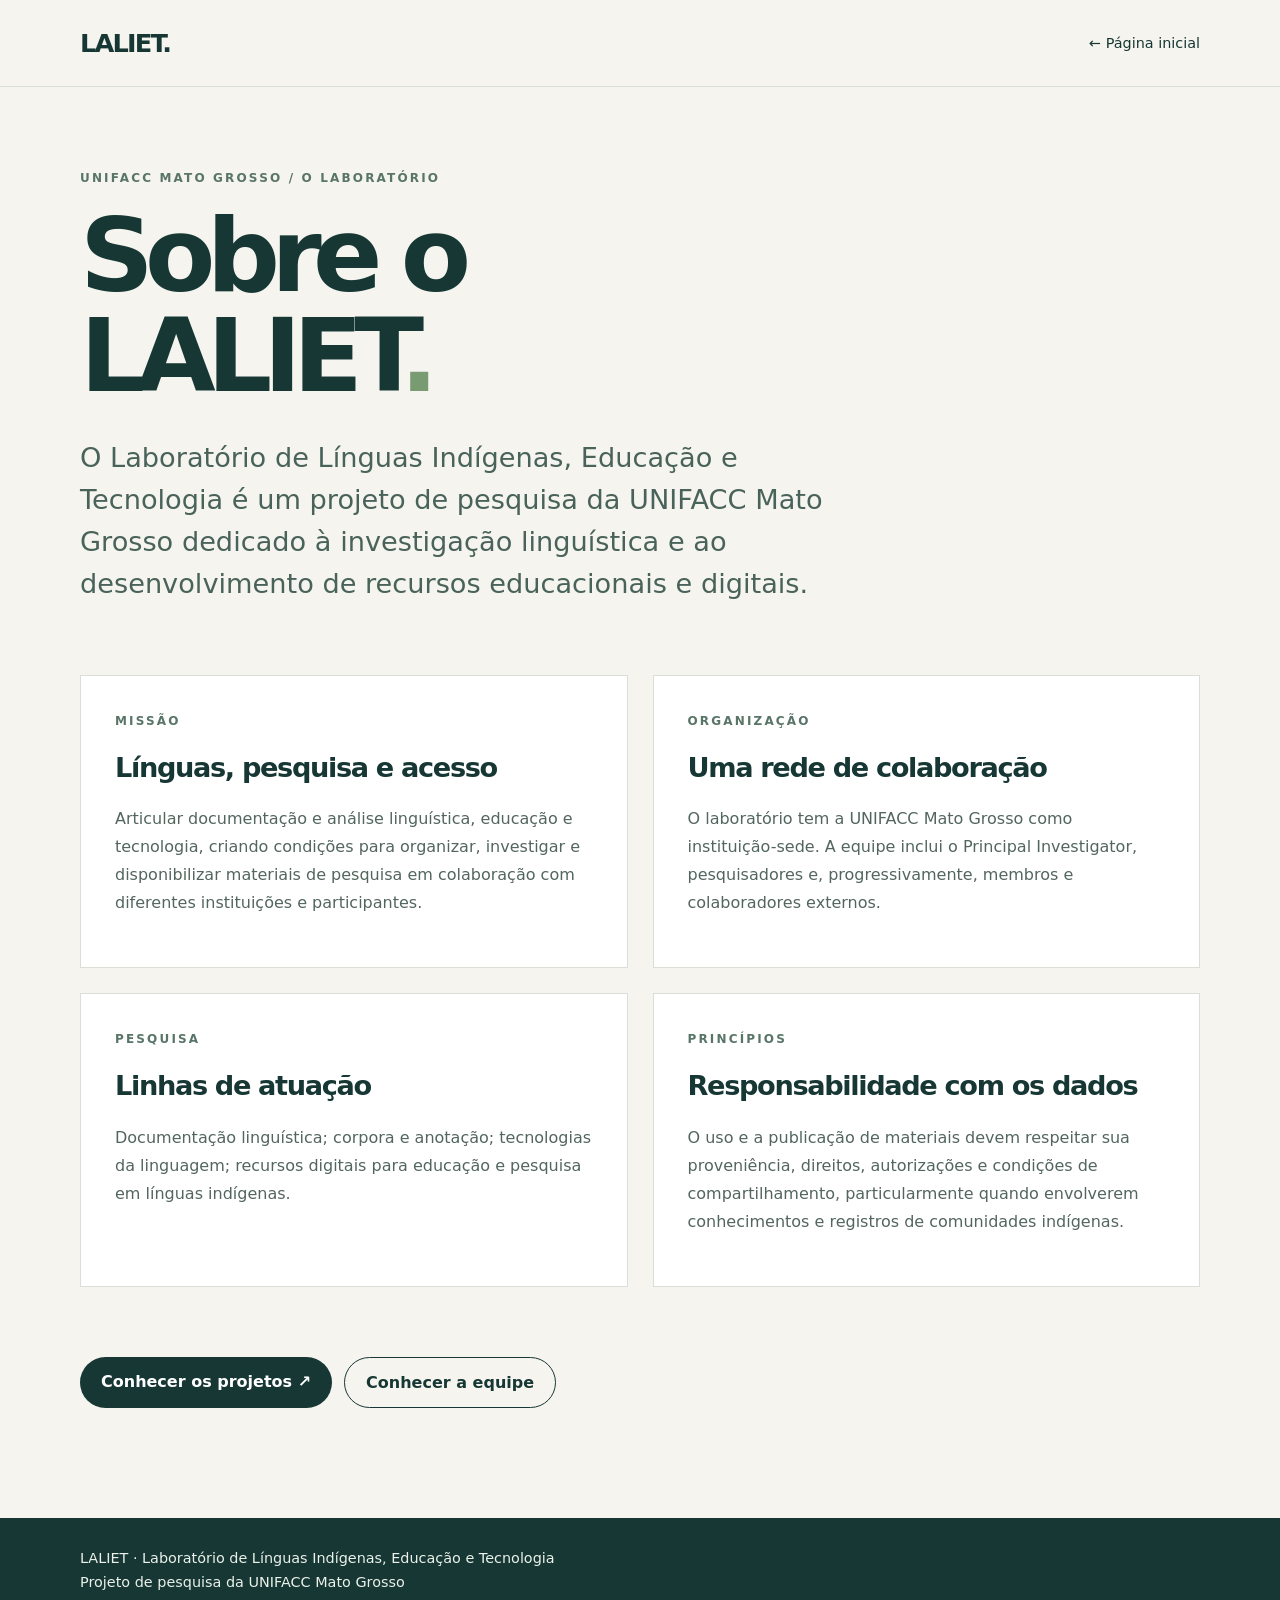
==== sobre.html @ 0ed91916 "Add institutional about page for LALIET" ====
<!doctype html><html lang="pt-BR"><head><meta charset="utf-8"><meta name="viewport" content="width=device-width,initial-scale=1"><meta name="description" content="Sobre o LALIET, laboratório de pesquisa da UNIFACC Mato Grosso"><title>Sobre — LALIET</title><link rel="stylesheet" href="assets/project.css"></head><body><header><a class="brand" href="index.html">LALIET.</a><a class="back" href="index.html">← Página inicial</a></header><main><span class="eyebrow">UNIFACC Mato Grosso / O laboratório</span><h1>Sobre o<br>LALIET<span style="color:#789b72">.</span></h1><p class="lead">O Laboratório de Línguas Indígenas, Educação e Tecnologia é um projeto de pesquisa da UNIFACC Mato Grosso dedicado à investigação linguística e ao desenvolvimento de recursos educacionais e digitais.</p><div class="grid"><section class="card"><span class="eyebrow">Missão</span><h2>Línguas, pesquisa e acesso</h2><p>Articular documentação e análise linguística, educação e tecnologia, criando condições para organizar, investigar e disponibilizar materiais de pesquisa em colaboração com diferentes instituições e participantes.</p></section><section class="card"><span class="eyebrow">Organização</span><h2>Uma rede de colaboração</h2><p>O laboratório tem a UNIFACC Mato Grosso como instituição-sede. A equipe inclui o Principal Investigator, pesquisadores e, progressivamente, membros e colaboradores externos.</p></section><section class="card"><span class="eyebrow">Pesquisa</span><h2>Linhas de atuação</h2><p>Documentação linguística; corpora e anotação; tecnologias da linguagem; recursos digitais para educação e pesquisa em línguas indígenas.</p></section><section class="card"><span class="eyebrow">Princípios</span><h2>Responsabilidade com os dados</h2><p>O uso e a publicação de materiais devem respeitar sua proveniência, direitos, autorizações e condições de compartilhamento, particularmente quando envolverem conhecimentos e registros de comunidades indígenas.</p></section></div><div class="links"><a class="button" href="index.html#projetos">Conhecer os projetos ↗</a><a class="button outline" href="index.html#pessoas">Conhecer a equipe</a></div></main><footer>LALIET · Laboratório de Línguas Indígenas, Educação e Tecnologia<br>Projeto de pesquisa da UNIFACC Mato Grosso</footer></body></html>
---- assets/project.css ----
:root{--bg:#f5f4ee;--ink:#173735;--line:#d9dfd6}*{box-sizing:border-box}body{margin:0;background:var(--bg);color:var(--ink);font-family:Inter,system-ui,sans-serif}a{color:inherit}header,main,footer{padding:28px max(24px,calc((100vw - 1120px)/2))}header{display:flex;justify-content:space-between;gap:20px;align-items:center;border-bottom:1px solid var(--line)}header a{text-decoration:none}.brand{font-weight:850;font-size:1.6rem;letter-spacing:-.07em}.back{font-size:.9rem}main{padding-top:80px;padding-bottom:110px;min-height:70vh}.eyebrow{text-transform:uppercase;font-size:.75rem;letter-spacing:.18em;font-weight:750;color:#587568}h1{font-size:clamp(3.5rem,8vw,7rem);letter-spacing:-.085em;line-height:.98;margin:20px 0 30px}.lead{font-size:clamp(1.25rem,2.2vw,1.7rem);max-width:760px;line-height:1.55;color:#49635b}.grid{display:grid;grid-template-columns:1fr 1fr;gap:25px;margin:70px 0}.card{background:white;border:1px solid var(--line);padding:34px}.card h2{font-size:1.7rem;letter-spacing:-.05em}.card p{line-height:1.75;color:#53665e}.links{display:flex;gap:12px;flex-wrap:wrap;margin-top:28px}.button{display:inline-block;padding:15px 21px;border-radius:100px;background:#173735;color:#fff;text-decoration:none;font-weight:700}.button.outline{background:transparent;border:1px solid #173735;color:#173735}footer{background:#173735;color:#eaf1e9;font-size:.9rem;line-height:1.7}@media(max-width:720px){.grid{grid-template-columns:1fr}main{padding-top:60px}}
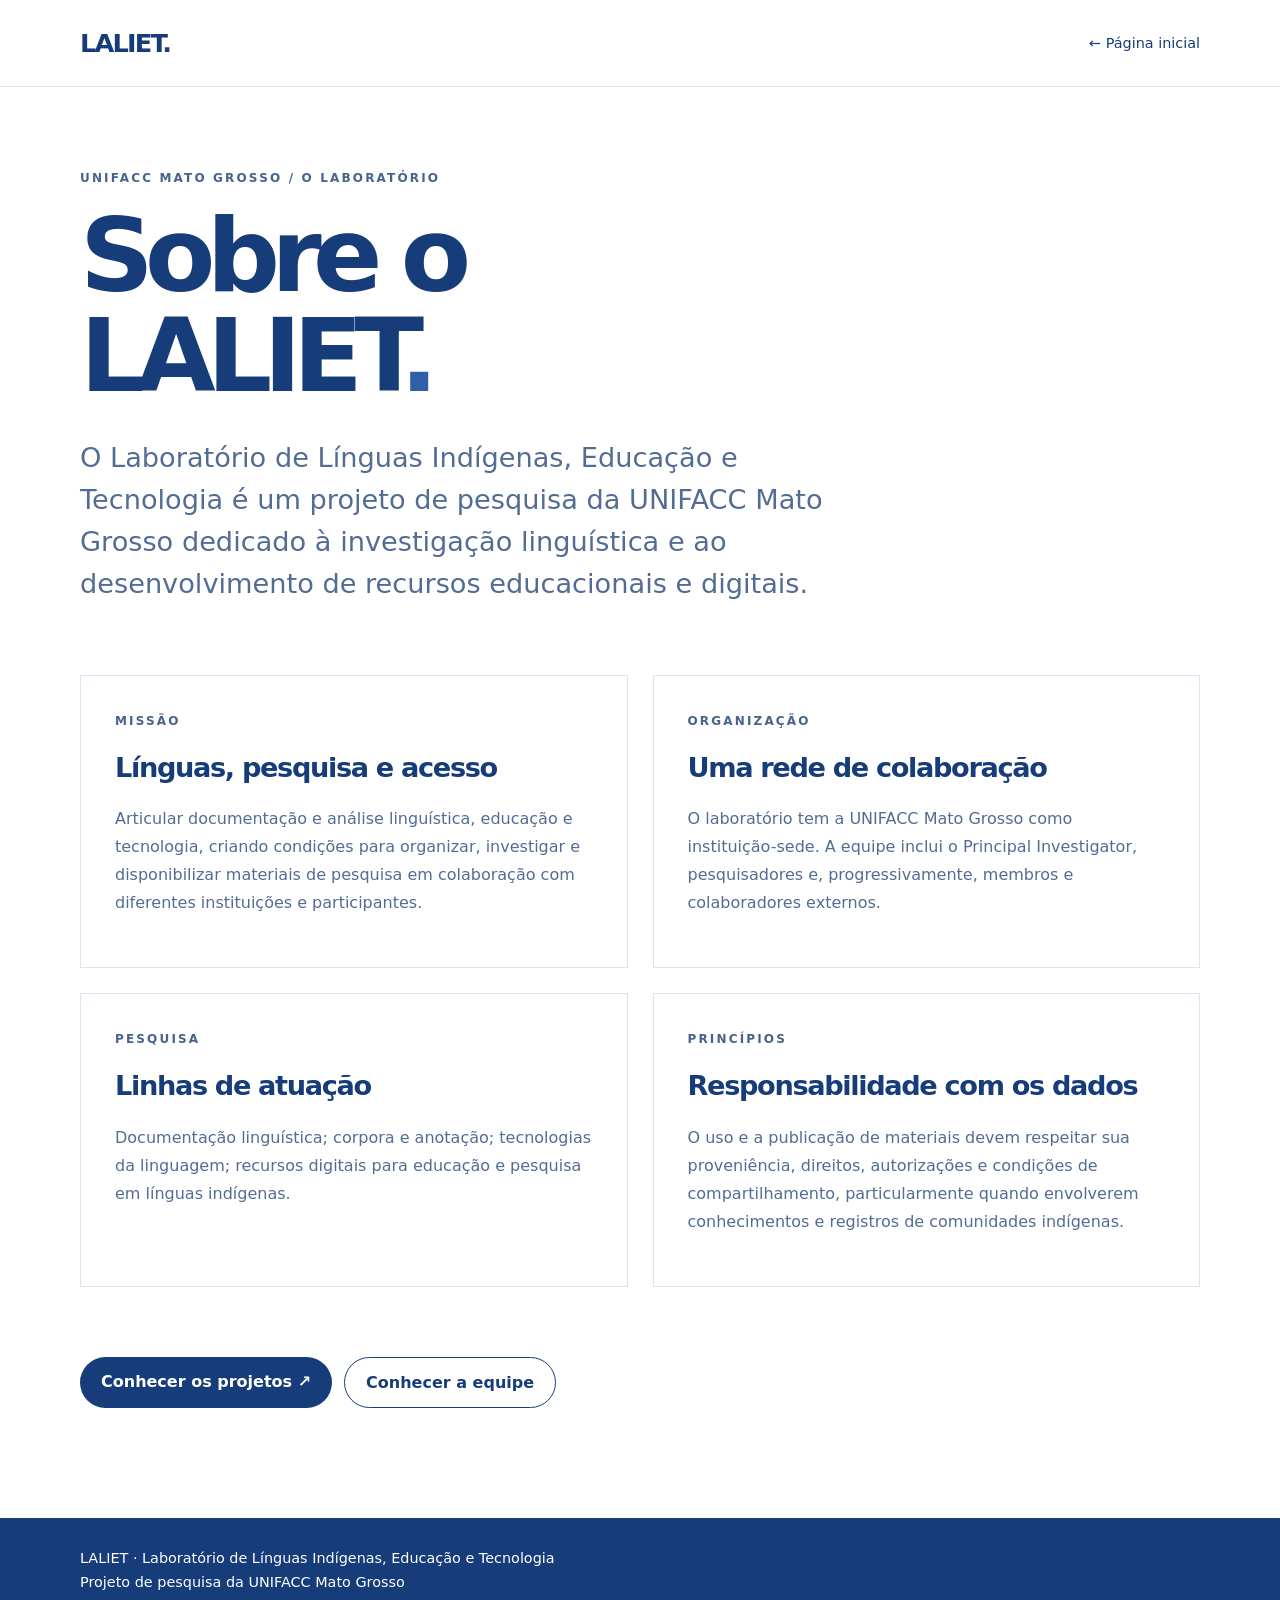
==== commit dd09f746: "Apply UNIFACC blue yellow and white visual palette" ====
--- a/sobre.html
+++ b/sobre.html
@@ -1 +1 @@
-<!doctype html><html lang="pt-BR"><head><meta charset="utf-8"><meta name="viewport" content="width=device-width,initial-scale=1"><meta name="description" content="Sobre o LALIET, laboratório de pesquisa da UNIFACC Mato Grosso"><title>Sobre — LALIET</title><link rel="stylesheet" href="assets/project.css"></head><body><header><a class="brand" href="index.html">LALIET.</a><a class="back" href="index.html">← Página inicial</a></header><main><span class="eyebrow">UNIFACC Mato Grosso / O laboratório</span><h1>Sobre o<br>LALIET<span style="color:#789b72">.</span></h1><p class="lead">O Laboratório de Línguas Indígenas, Educação e Tecnologia é um projeto de pesquisa da UNIFACC Mato Grosso dedicado à investigação linguística e ao desenvolvimento de recursos educacionais e digitais.</p><div class="grid"><section class="card"><span class="eyebrow">Missão</span><h2>Línguas, pesquisa e acesso</h2><p>Articular documentação e análise linguística, educação e tecnologia, criando condições para organizar, investigar e disponibilizar materiais de pesquisa em colaboração com diferentes instituições e participantes.</p></section><section class="card"><span class="eyebrow">Organização</span><h2>Uma rede de colaboração</h2><p>O laboratório tem a UNIFACC Mato Grosso como instituição-sede. A equipe inclui o Principal Investigator, pesquisadores e, progressivamente, membros e colaboradores externos.</p></section><section class="card"><span class="eyebrow">Pesquisa</span><h2>Linhas de atuação</h2><p>Documentação linguística; corpora e anotação; tecnologias da linguagem; recursos digitais para educação e pesquisa em línguas indígenas.</p></section><section class="card"><span class="eyebrow">Princípios</span><h2>Responsabilidade com os dados</h2><p>O uso e a publicação de materiais devem respeitar sua proveniência, direitos, autorizações e condições de compartilhamento, particularmente quando envolverem conhecimentos e registros de comunidades indígenas.</p></section></div><div class="links"><a class="button" href="index.html#projetos">Conhecer os projetos ↗</a><a class="button outline" href="index.html#pessoas">Conhecer a equipe</a></div></main><footer>LALIET · Laboratório de Línguas Indígenas, Educação e Tecnologia<br>Projeto de pesquisa da UNIFACC Mato Grosso</footer></body></html>+<!doctype html><html lang="pt-BR"><head><meta charset="utf-8"><meta name="viewport" content="width=device-width,initial-scale=1"><meta name="description" content="Sobre o LALIET, laboratório de pesquisa da UNIFACC Mato Grosso"><title>Sobre — LALIET</title><link rel="stylesheet" href="assets/project.css"></head><body><header><a class="brand" href="index.html">LALIET.</a><a class="back" href="index.html">← Página inicial</a></header><main><span class="eyebrow">UNIFACC Mato Grosso / O laboratório</span><h1>Sobre o<br>LALIET<span style="color:#2f5fa7">.</span></h1><p class="lead">O Laboratório de Línguas Indígenas, Educação e Tecnologia é um projeto de pesquisa da UNIFACC Mato Grosso dedicado à investigação linguística e ao desenvolvimento de recursos educacionais e digitais.</p><div class="grid"><section class="card"><span class="eyebrow">Missão</span><h2>Línguas, pesquisa e acesso</h2><p>Articular documentação e análise linguística, educação e tecnologia, criando condições para organizar, investigar e disponibilizar materiais de pesquisa em colaboração com diferentes instituições e participantes.</p></section><section class="card"><span class="eyebrow">Organização</span><h2>Uma rede de colaboração</h2><p>O laboratório tem a UNIFACC Mato Grosso como instituição-sede. A equipe inclui o Principal Investigator, pesquisadores e, progressivamente, membros e colaboradores externos.</p></section><section class="card"><span class="eyebrow">Pesquisa</span><h2>Linhas de atuação</h2><p>Documentação linguística; corpora e anotação; tecnologias da linguagem; recursos digitais para educação e pesquisa em línguas indígenas.</p></section><section class="card"><span class="eyebrow">Princípios</span><h2>Responsabilidade com os dados</h2><p>O uso e a publicação de materiais devem respeitar sua proveniência, direitos, autorizações e condições de compartilhamento, particularmente quando envolverem conhecimentos e registros de comunidades indígenas.</p></section></div><div class="links"><a class="button" href="index.html#projetos">Conhecer os projetos ↗</a><a class="button outline" href="index.html#pessoas">Conhecer a equipe</a></div></main><footer>LALIET · Laboratório de Línguas Indígenas, Educação e Tecnologia<br>Projeto de pesquisa da UNIFACC Mato Grosso</footer></body></html>
--- a/assets/project.css
+++ b/assets/project.css
@@ -1 +1 @@
-:root{--bg:#f5f4ee;--ink:#173735;--line:#d9dfd6}*{box-sizing:border-box}body{margin:0;background:var(--bg);color:var(--ink);font-family:Inter,system-ui,sans-serif}a{color:inherit}header,main,footer{padding:28px max(24px,calc((100vw - 1120px)/2))}header{display:flex;justify-content:space-between;gap:20px;align-items:center;border-bottom:1px solid var(--line)}header a{text-decoration:none}.brand{font-weight:850;font-size:1.6rem;letter-spacing:-.07em}.back{font-size:.9rem}main{padding-top:80px;padding-bottom:110px;min-height:70vh}.eyebrow{text-transform:uppercase;font-size:.75rem;letter-spacing:.18em;font-weight:750;color:#587568}h1{font-size:clamp(3.5rem,8vw,7rem);letter-spacing:-.085em;line-height:.98;margin:20px 0 30px}.lead{font-size:clamp(1.25rem,2.2vw,1.7rem);max-width:760px;line-height:1.55;color:#49635b}.grid{display:grid;grid-template-columns:1fr 1fr;gap:25px;margin:70px 0}.card{background:white;border:1px solid var(--line);padding:34px}.card h2{font-size:1.7rem;letter-spacing:-.05em}.card p{line-height:1.75;color:#53665e}.links{display:flex;gap:12px;flex-wrap:wrap;margin-top:28px}.button{display:inline-block;padding:15px 21px;border-radius:100px;background:#173735;color:#fff;text-decoration:none;font-weight:700}.button.outline{background:transparent;border:1px solid #173735;color:#173735}footer{background:#173735;color:#eaf1e9;font-size:.9rem;line-height:1.7}@media(max-width:720px){.grid{grid-template-columns:1fr}main{padding-top:60px}}+:root{--bg:#ffffff;--ink:#173c7a;--line:#dbe4f4}*{box-sizing:border-box}body{margin:0;background:var(--bg);color:var(--ink);font-family:Inter,system-ui,sans-serif}a{color:inherit}header,main,footer{padding:28px max(24px,calc((100vw - 1120px)/2))}header{display:flex;justify-content:space-between;gap:20px;align-items:center;border-bottom:1px solid var(--line)}header a{text-decoration:none}.brand{font-weight:850;font-size:1.6rem;letter-spacing:-.07em}.back{font-size:.9rem}main{padding-top:80px;padding-bottom:110px;min-height:70vh}.eyebrow{text-transform:uppercase;font-size:.75rem;letter-spacing:.18em;font-weight:750;color:#47628b}h1{font-size:clamp(3.5rem,8vw,7rem);letter-spacing:-.085em;line-height:.98;margin:20px 0 30px}.lead{font-size:clamp(1.25rem,2.2vw,1.7rem);max-width:760px;line-height:1.55;color:#536c94}.grid{display:grid;grid-template-columns:1fr 1fr;gap:25px;margin:70px 0}.card{background:white;border:1px solid var(--line);padding:34px}.card h2{font-size:1.7rem;letter-spacing:-.05em}.card p{line-height:1.75;color:#536c94}.links{display:flex;gap:12px;flex-wrap:wrap;margin-top:28px}.button{display:inline-block;padding:15px 21px;border-radius:100px;background:#173c7a;color:#fff;text-decoration:none;font-weight:700}.button.outline{background:transparent;border:1px solid #173c7a;color:#173c7a}footer{background:#173c7a;color:#ffffff;font-size:.9rem;line-height:1.7}@media(max-width:720px){.grid{grid-template-columns:1fr}main{padding-top:60px}}
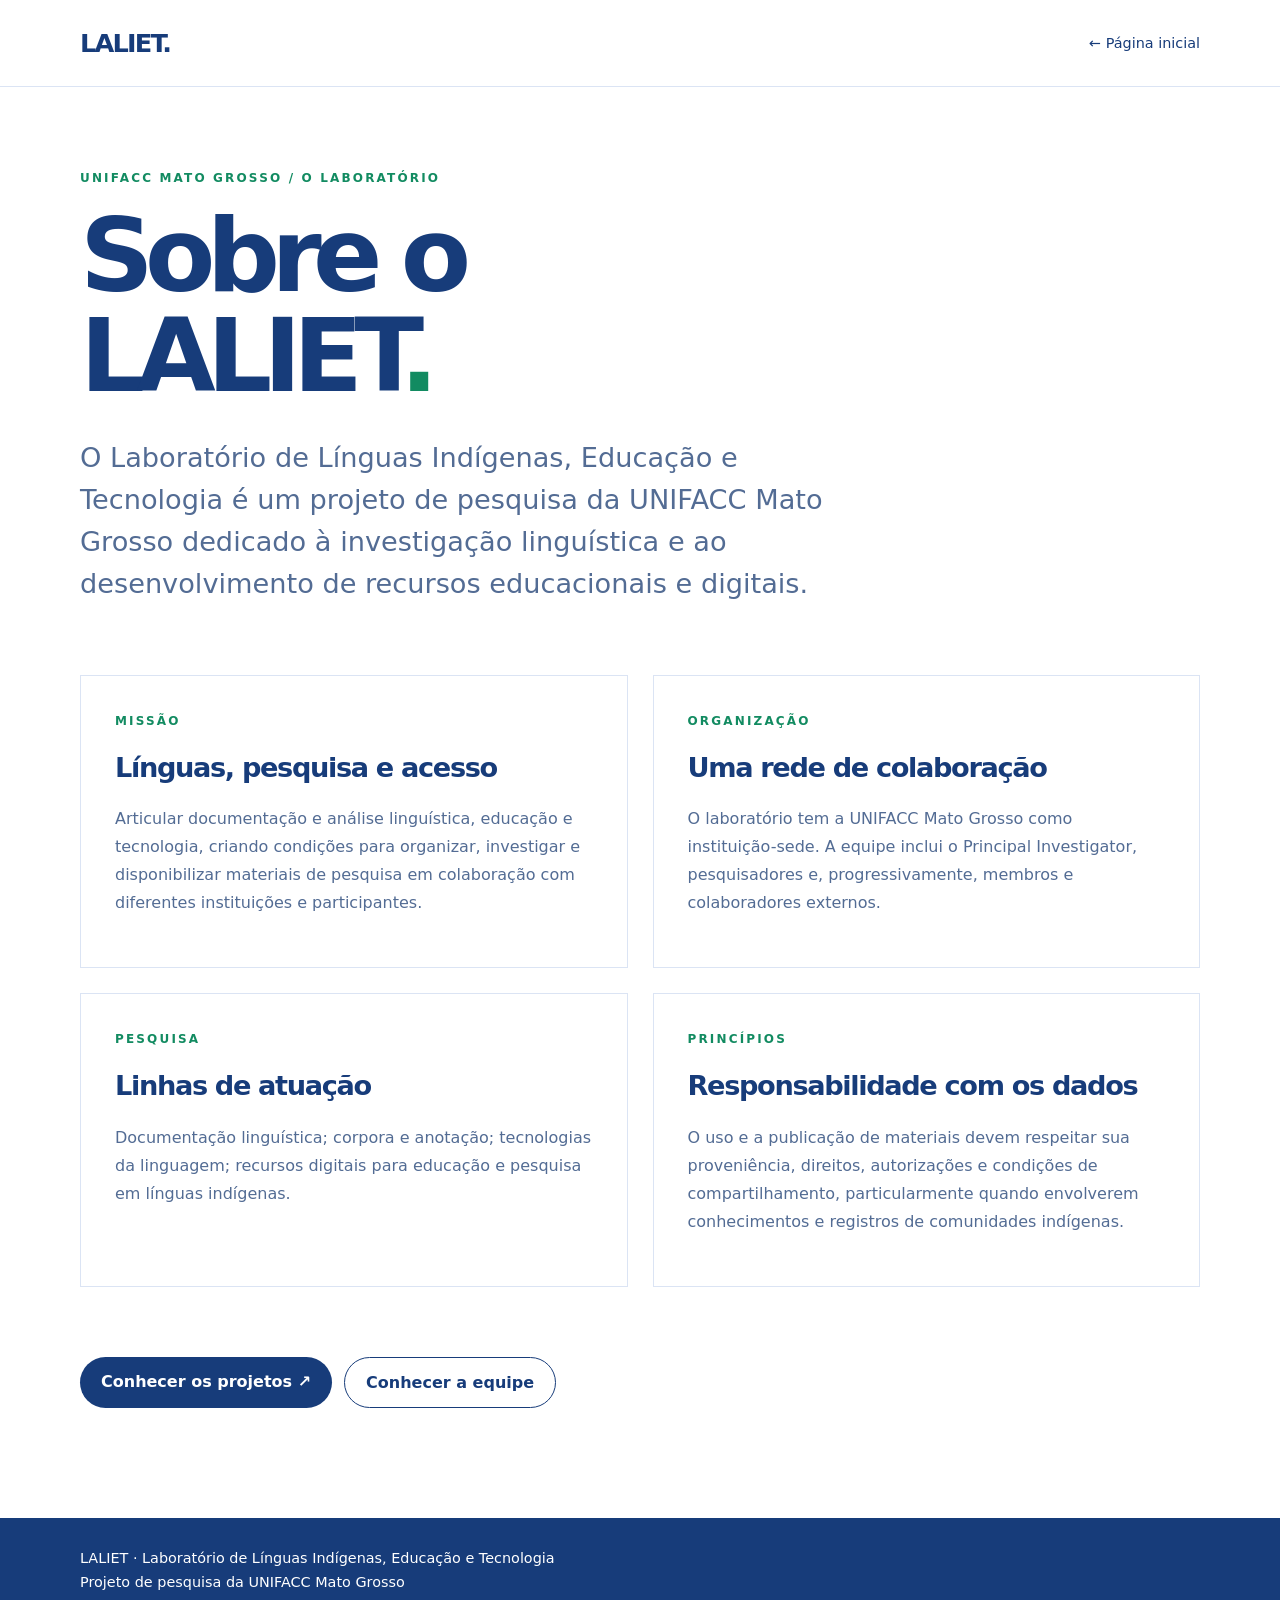
==== commit b4f2ace3: "Introduce UNIFACC green accents while retaining blue yellow white palette" ====
--- a/sobre.html
+++ b/sobre.html
@@ -1 +1 @@
-<!doctype html><html lang="pt-BR"><head><meta charset="utf-8"><meta name="viewport" content="width=device-width,initial-scale=1"><meta name="description" content="Sobre o LALIET, laboratório de pesquisa da UNIFACC Mato Grosso"><title>Sobre — LALIET</title><link rel="stylesheet" href="assets/project.css"></head><body><header><a class="brand" href="index.html">LALIET.</a><a class="back" href="index.html">← Página inicial</a></header><main><span class="eyebrow">UNIFACC Mato Grosso / O laboratório</span><h1>Sobre o<br>LALIET<span style="color:#2f5fa7">.</span></h1><p class="lead">O Laboratório de Línguas Indígenas, Educação e Tecnologia é um projeto de pesquisa da UNIFACC Mato Grosso dedicado à investigação linguística e ao desenvolvimento de recursos educacionais e digitais.</p><div class="grid"><section class="card"><span class="eyebrow">Missão</span><h2>Línguas, pesquisa e acesso</h2><p>Articular documentação e análise linguística, educação e tecnologia, criando condições para organizar, investigar e disponibilizar materiais de pesquisa em colaboração com diferentes instituições e participantes.</p></section><section class="card"><span class="eyebrow">Organização</span><h2>Uma rede de colaboração</h2><p>O laboratório tem a UNIFACC Mato Grosso como instituição-sede. A equipe inclui o Principal Investigator, pesquisadores e, progressivamente, membros e colaboradores externos.</p></section><section class="card"><span class="eyebrow">Pesquisa</span><h2>Linhas de atuação</h2><p>Documentação linguística; corpora e anotação; tecnologias da linguagem; recursos digitais para educação e pesquisa em línguas indígenas.</p></section><section class="card"><span class="eyebrow">Princípios</span><h2>Responsabilidade com os dados</h2><p>O uso e a publicação de materiais devem respeitar sua proveniência, direitos, autorizações e condições de compartilhamento, particularmente quando envolverem conhecimentos e registros de comunidades indígenas.</p></section></div><div class="links"><a class="button" href="index.html#projetos">Conhecer os projetos ↗</a><a class="button outline" href="index.html#pessoas">Conhecer a equipe</a></div></main><footer>LALIET · Laboratório de Línguas Indígenas, Educação e Tecnologia<br>Projeto de pesquisa da UNIFACC Mato Grosso</footer></body></html>+<!doctype html><html lang="pt-BR"><head><meta charset="utf-8"><meta name="viewport" content="width=device-width,initial-scale=1"><meta name="description" content="Sobre o LALIET, laboratório de pesquisa da UNIFACC Mato Grosso"><title>Sobre — LALIET</title><link rel="stylesheet" href="assets/project.css"></head><body><header><a class="brand" href="index.html">LALIET.</a><a class="back" href="index.html">← Página inicial</a></header><main><span class="eyebrow">UNIFACC Mato Grosso / O laboratório</span><h1>Sobre o<br>LALIET<span style="color:#128b61">.</span></h1><p class="lead">O Laboratório de Línguas Indígenas, Educação e Tecnologia é um projeto de pesquisa da UNIFACC Mato Grosso dedicado à investigação linguística e ao desenvolvimento de recursos educacionais e digitais.</p><div class="grid"><section class="card"><span class="eyebrow">Missão</span><h2>Línguas, pesquisa e acesso</h2><p>Articular documentação e análise linguística, educação e tecnologia, criando condições para organizar, investigar e disponibilizar materiais de pesquisa em colaboração com diferentes instituições e participantes.</p></section><section class="card"><span class="eyebrow">Organização</span><h2>Uma rede de colaboração</h2><p>O laboratório tem a UNIFACC Mato Grosso como instituição-sede. A equipe inclui o Principal Investigator, pesquisadores e, progressivamente, membros e colaboradores externos.</p></section><section class="card"><span class="eyebrow">Pesquisa</span><h2>Linhas de atuação</h2><p>Documentação linguística; corpora e anotação; tecnologias da linguagem; recursos digitais para educação e pesquisa em línguas indígenas.</p></section><section class="card"><span class="eyebrow">Princípios</span><h2>Responsabilidade com os dados</h2><p>O uso e a publicação de materiais devem respeitar sua proveniência, direitos, autorizações e condições de compartilhamento, particularmente quando envolverem conhecimentos e registros de comunidades indígenas.</p></section></div><div class="links"><a class="button" href="index.html#projetos">Conhecer os projetos ↗</a><a class="button outline" href="index.html#pessoas">Conhecer a equipe</a></div></main><footer>LALIET · Laboratório de Línguas Indígenas, Educação e Tecnologia<br>Projeto de pesquisa da UNIFACC Mato Grosso</footer></body></html>
--- a/assets/project.css
+++ b/assets/project.css
@@ -1 +1 @@
-:root{--bg:#ffffff;--ink:#173c7a;--line:#dbe4f4}*{box-sizing:border-box}body{margin:0;background:var(--bg);color:var(--ink);font-family:Inter,system-ui,sans-serif}a{color:inherit}header,main,footer{padding:28px max(24px,calc((100vw - 1120px)/2))}header{display:flex;justify-content:space-between;gap:20px;align-items:center;border-bottom:1px solid var(--line)}header a{text-decoration:none}.brand{font-weight:850;font-size:1.6rem;letter-spacing:-.07em}.back{font-size:.9rem}main{padding-top:80px;padding-bottom:110px;min-height:70vh}.eyebrow{text-transform:uppercase;font-size:.75rem;letter-spacing:.18em;font-weight:750;color:#47628b}h1{font-size:clamp(3.5rem,8vw,7rem);letter-spacing:-.085em;line-height:.98;margin:20px 0 30px}.lead{font-size:clamp(1.25rem,2.2vw,1.7rem);max-width:760px;line-height:1.55;color:#536c94}.grid{display:grid;grid-template-columns:1fr 1fr;gap:25px;margin:70px 0}.card{background:white;border:1px solid var(--line);padding:34px}.card h2{font-size:1.7rem;letter-spacing:-.05em}.card p{line-height:1.75;color:#536c94}.links{display:flex;gap:12px;flex-wrap:wrap;margin-top:28px}.button{display:inline-block;padding:15px 21px;border-radius:100px;background:#173c7a;color:#fff;text-decoration:none;font-weight:700}.button.outline{background:transparent;border:1px solid #173c7a;color:#173c7a}footer{background:#173c7a;color:#ffffff;font-size:.9rem;line-height:1.7}@media(max-width:720px){.grid{grid-template-columns:1fr}main{padding-top:60px}}+:root{--bg:#ffffff;--ink:#173c7a;--line:#dbe4f4}*{box-sizing:border-box}body{margin:0;background:var(--bg);color:var(--ink);font-family:Inter,system-ui,sans-serif}a{color:inherit}header,main,footer{padding:28px max(24px,calc((100vw - 1120px)/2))}header{display:flex;justify-content:space-between;gap:20px;align-items:center;border-bottom:1px solid var(--line)}header a{text-decoration:none}.brand{font-weight:850;font-size:1.6rem;letter-spacing:-.07em}.back{font-size:.9rem}main{padding-top:80px;padding-bottom:110px;min-height:70vh}.eyebrow{text-transform:uppercase;font-size:.75rem;letter-spacing:.18em;font-weight:750;color:#128b61}h1{font-size:clamp(3.5rem,8vw,7rem);letter-spacing:-.085em;line-height:.98;margin:20px 0 30px}.lead{font-size:clamp(1.25rem,2.2vw,1.7rem);max-width:760px;line-height:1.55;color:#536c94}.grid{display:grid;grid-template-columns:1fr 1fr;gap:25px;margin:70px 0}.card{border-top:4px solid #128b61;background:white;border:1px solid var(--line);padding:34px}.card h2{font-size:1.7rem;letter-spacing:-.05em}.card p{line-height:1.75;color:#536c94}.links{display:flex;gap:12px;flex-wrap:wrap;margin-top:28px}.button{display:inline-block;padding:15px 21px;border-radius:100px;background:#173c7a;color:#fff;text-decoration:none;font-weight:700}.button.outline{background:transparent;border:1px solid #173c7a;color:#173c7a}footer{background:#173c7a;color:#ffffff;font-size:.9rem;line-height:1.7}@media(max-width:720px){.grid{grid-template-columns:1fr}main{padding-top:60px}}
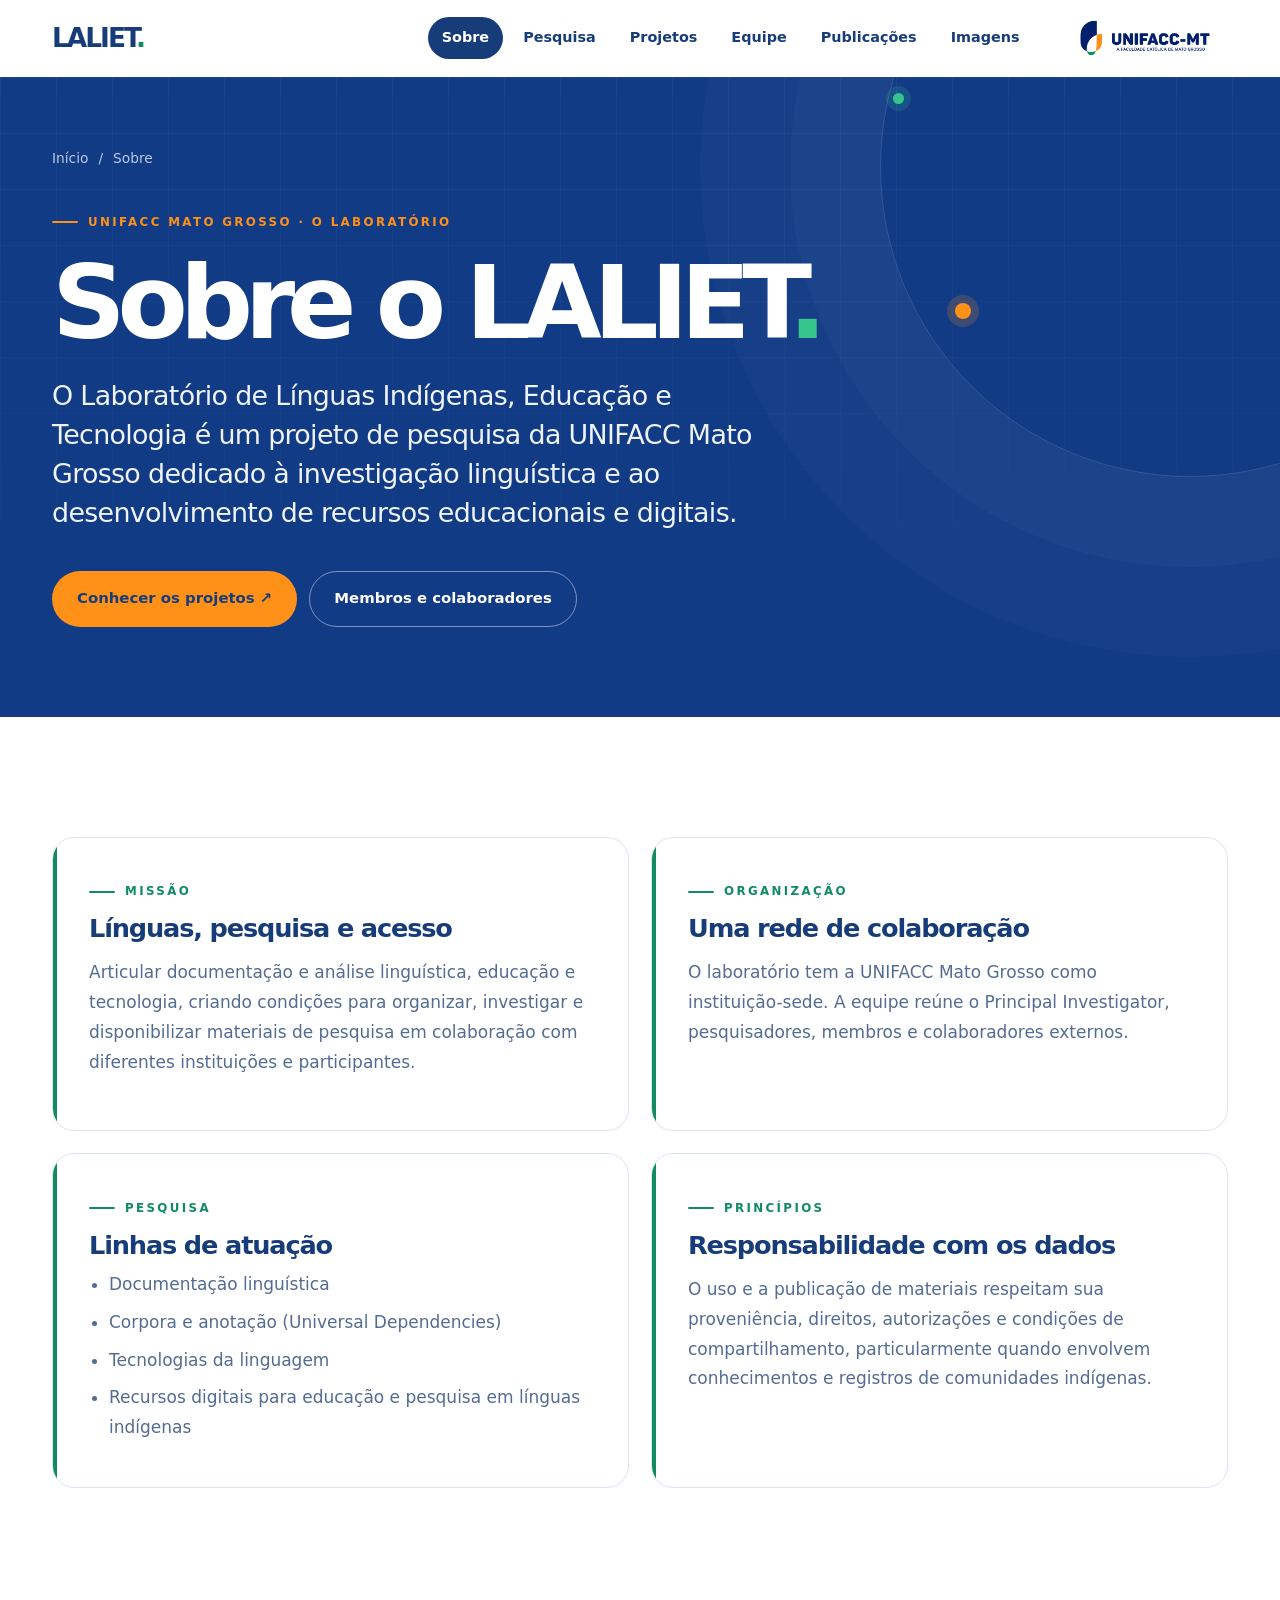
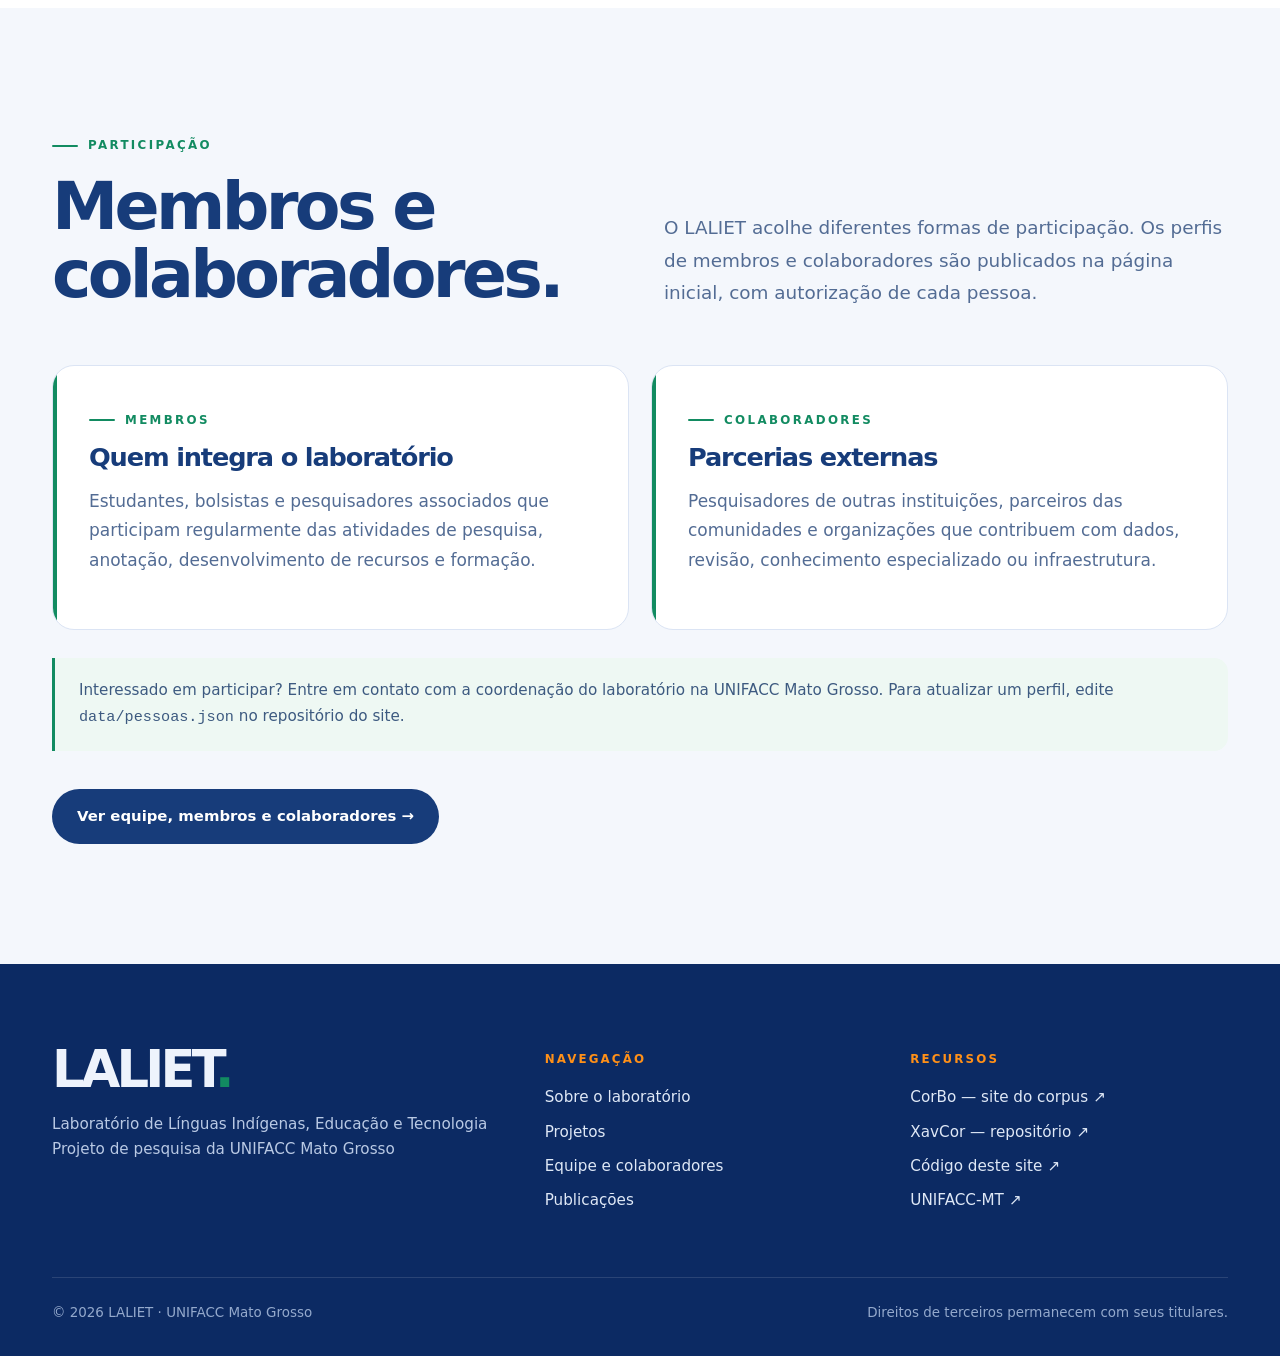
==== commit ceed4f59: "Redesenho do site, CorBo v0.10.0 e seção de membros e colaboradores - Novo visual mantendo a paleta " ====
--- a/sobre.html
+++ b/sobre.html
@@ -1 +1,63 @@
-<!doctype html><html lang="pt-BR"><head><meta charset="utf-8"><meta name="viewport" content="width=device-width,initial-scale=1"><meta name="description" content="Sobre o LALIET, laboratório de pesquisa da UNIFACC Mato Grosso"><title>Sobre — LALIET</title><link rel="stylesheet" href="assets/project.css"></head><body><header><a class="brand" href="index.html">LALIET.</a><a class="back" href="index.html">← Página inicial</a></header><main><span class="eyebrow">UNIFACC Mato Grosso / O laboratório</span><h1>Sobre o<br>LALIET<span style="color:#128b61">.</span></h1><p class="lead">O Laboratório de Línguas Indígenas, Educação e Tecnologia é um projeto de pesquisa da UNIFACC Mato Grosso dedicado à investigação linguística e ao desenvolvimento de recursos educacionais e digitais.</p><div class="grid"><section class="card"><span class="eyebrow">Missão</span><h2>Línguas, pesquisa e acesso</h2><p>Articular documentação e análise linguística, educação e tecnologia, criando condições para organizar, investigar e disponibilizar materiais de pesquisa em colaboração com diferentes instituições e participantes.</p></section><section class="card"><span class="eyebrow">Organização</span><h2>Uma rede de colaboração</h2><p>O laboratório tem a UNIFACC Mato Grosso como instituição-sede. A equipe inclui o Principal Investigator, pesquisadores e, progressivamente, membros e colaboradores externos.</p></section><section class="card"><span class="eyebrow">Pesquisa</span><h2>Linhas de atuação</h2><p>Documentação linguística; corpora e anotação; tecnologias da linguagem; recursos digitais para educação e pesquisa em línguas indígenas.</p></section><section class="card"><span class="eyebrow">Princípios</span><h2>Responsabilidade com os dados</h2><p>O uso e a publicação de materiais devem respeitar sua proveniência, direitos, autorizações e condições de compartilhamento, particularmente quando envolverem conhecimentos e registros de comunidades indígenas.</p></section></div><div class="links"><a class="button" href="index.html#projetos">Conhecer os projetos ↗</a><a class="button outline" href="index.html#pessoas">Conhecer a equipe</a></div></main><footer>LALIET · Laboratório de Línguas Indígenas, Educação e Tecnologia<br>Projeto de pesquisa da UNIFACC Mato Grosso</footer></body></html>+<!doctype html>
+<html lang="pt-BR" class="no-js">
+<head>
+<meta charset="utf-8">
+<meta name="viewport" content="width=device-width,initial-scale=1">
+<meta name="theme-color" content="#123b86">
+<title>Sobre — LALIET</title>
+<meta name="description" content="Sobre o LALIET, Laboratório de Línguas Indígenas, Educação e Tecnologia da UNIFACC Mato Grosso.">
+<link rel="icon" href="data:image/svg+xml,%3Csvg xmlns='http://www.w3.org/2000/svg' viewBox='0 0 64 64'%3E%3Crect width='64' height='64' rx='16' fill='%23123b86'/%3E%3Ctext x='13' y='46' font-family='Arial' font-weight='900' font-size='38' fill='%23fff'%3EL%3C/text%3E%3Ccircle cx='46' cy='42' r='6' fill='%2335c48b'/%3E%3C/svg%3E">
+<link rel="stylesheet" href="assets/site.css">
+<script src="assets/site.js" defer></script>
+</head>
+<body>
+<a class="skip" href="#conteudo">Ir para o conteúdo</a>
+<header class="nav">
+  <div class="wrap">
+    <a class="wordmark" href="index.html" aria-label="LALIET — página inicial">LALIET<i>.</i></a>
+    <nav class="navlinks" id="navlinks" aria-label="Navegação principal"><a href="sobre.html" aria-current="page">Sobre</a><a href="index.html#pesquisa">Pesquisa</a><a href="index.html#projetos">Projetos</a><a href="index.html#equipe">Equipe</a><a href="index.html#publicacoes">Publicações</a><a href="index.html#imagens">Imagens</a></nav>
+    <button class="menu-btn" type="button" aria-controls="navlinks" aria-expanded="false">Menu</button>
+    <a class="unifacc-brand" href="https://unifacc.com.br/" aria-label="UNIFACC-MT — site institucional"><img src="assets/unifacc-logo.png" alt="UNIFACC-MT — A Faculdade Católica de Mato Grosso" width="600" height="181" onerror="this.parentElement.style.display='none'"></a>
+  </div>
+</header>
+<main id="conteudo">
+<section class="pagehero ">
+  <div class="orbit" aria-hidden="true"></div>
+  <div class="wrap">
+    <nav class="crumbs" aria-label="Trilha"><a href="index.html">Início</a><span>/</span><span>Sobre</span></nav>
+    <span class="eyebrow">UNIFACC Mato Grosso · O laboratório</span>
+    <h1>Sobre o LALIET<span>.</span></h1>
+    <p class="lead">O Laboratório de Línguas Indígenas, Educação e Tecnologia é um projeto de pesquisa da UNIFACC Mato Grosso dedicado à investigação linguística e ao desenvolvimento de recursos educacionais e digitais.</p>
+    <div class="actions"><a class="btn" href="index.html#projetos">Conhecer os projetos ↗</a><a class="btn ghost" href="#participar">Membros e colaboradores</a></div>
+  </div>
+</section>
+<section class="section"><div class="wrap">
+<div class="cards">
+<article class="card reveal"><span class="eyebrow">Missão</span><h2>Línguas, pesquisa e acesso</h2><p>Articular documentação e análise linguística, educação e tecnologia, criando condições para organizar, investigar e disponibilizar materiais de pesquisa em colaboração com diferentes instituições e participantes.</p></article>
+<article class="card reveal"><span class="eyebrow">Organização</span><h2>Uma rede de colaboração</h2><p>O laboratório tem a UNIFACC Mato Grosso como instituição-sede. A equipe reúne o Principal Investigator, pesquisadores, membros e colaboradores externos.</p></article>
+<article class="card reveal"><span class="eyebrow">Pesquisa</span><h2>Linhas de atuação</h2><ul><li>Documentação linguística</li><li>Corpora e anotação (Universal Dependencies)</li><li>Tecnologias da linguagem</li><li>Recursos digitais para educação e pesquisa em línguas indígenas</li></ul></article>
+<article class="card reveal"><span class="eyebrow">Princípios</span><h2>Responsabilidade com os dados</h2><p>O uso e a publicação de materiais respeitam sua proveniência, direitos, autorizações e condições de compartilhamento, particularmente quando envolvem conhecimentos e registros de comunidades indígenas.</p></article>
+</div>
+</div></section>
+<section class="section tint" id="participar"><div class="wrap">
+<div class="sectionhead reveal"><div><span class="eyebrow">Participação</span><h2>Membros e colaboradores.</h2></div><p class="intro">O LALIET acolhe diferentes formas de participação. Os perfis de membros e colaboradores são publicados na página inicial, com autorização de cada pessoa.</p></div>
+<div class="cards">
+<article class="card reveal"><span class="eyebrow">Membros</span><h3>Quem integra o laboratório</h3><p>Estudantes, bolsistas e pesquisadores associados que participam regularmente das atividades de pesquisa, anotação, desenvolvimento de recursos e formação.</p></article>
+<article class="card reveal"><span class="eyebrow">Colaboradores</span><h3>Parcerias externas</h3><p>Pesquisadores de outras instituições, parceiros das comunidades e organizações que contribuem com dados, revisão, conhecimento especializado ou infraestrutura.</p></article>
+</div>
+<p class="note reveal" style="margin-top:28px">Interessado em participar? Entre em contato com a coordenação do laboratório na UNIFACC Mato Grosso. Para atualizar um perfil, edite <code>data/pessoas.json</code> no repositório do site.</p>
+<div class="actions"><a class="btn navy" href="index.html#equipe">Ver equipe, membros e colaboradores →</a></div>
+</div></section>
+</main>
+<footer class="foot">
+  <div class="wrap">
+    <div class="footgrid">
+      <div><div class="wordmark">LALIET<i>.</i></div><p>Laboratório de Línguas Indígenas, Educação e Tecnologia<br>Projeto de pesquisa da UNIFACC Mato Grosso</p></div>
+      <div><h4>Navegação</h4><ul><li><a href="sobre.html">Sobre o laboratório</a></li><li><a href="index.html#projetos">Projetos</a></li><li><a href="index.html#equipe">Equipe e colaboradores</a></li><li><a href="index.html#publicacoes">Publicações</a></li></ul></div>
+      <div><h4>Recursos</h4><ul><li><a href="https://languagestructure.github.io/Bororo-Corpus/" target="_blank" rel="noopener noreferrer">CorBo — site do corpus ↗</a></li><li><a href="https://github.com/LanguageStructure/Corpus_Xavante" target="_blank" rel="noopener noreferrer">XavCor — repositório ↗</a></li><li><a href="https://github.com/LanguageStructure/LALIET" target="_blank" rel="noopener noreferrer">Código deste site ↗</a></li><li><a href="https://unifacc.com.br/" target="_blank" rel="noopener noreferrer">UNIFACC-MT ↗</a></li></ul></div>
+    </div>
+    <div class="footbar"><span>© <span id="year">2026</span> LALIET · UNIFACC Mato Grosso</span><span>Direitos de terceiros permanecem com seus titulares.</span></div>
+  </div>
+</footer>
+</body>
+</html>
--- a/assets/site.css
+++ b/assets/site.css
@@ -0,0 +1,282 @@
+/* LALIET — estilos compartilhados (redesenho de 22/11/2026)
+   Paleta mantida: azul institucional, laranja, verde e branco. */
+:root{
+  --navy:#123b86;--ink:#173c7a;--deep:#0c2a63;--muted:#536c94;--soft:#f4f7fc;--line:#dbe4f4;
+  --orange:#ff9018;--orange-dk:#ed7e0c;--green:#128b61;--mint:#35c48b;--white:#fff;
+  --radius:22px;--radius-sm:14px;--shadow:0 24px 60px -24px rgba(18,59,134,.28);
+  --font:Inter,ui-sans-serif,system-ui,-apple-system,"Segoe UI",Roboto,sans-serif;
+}
+*{box-sizing:border-box}
+html{scroll-behavior:smooth;scroll-padding-top:90px}
+body{margin:0;background:var(--white);color:var(--ink);font-family:var(--font);font-size:17px;line-height:1.6;-webkit-font-smoothing:antialiased;text-rendering:optimizeLegibility}
+img{max-width:100%;display:block}
+a{color:inherit;text-decoration:none}
+a:focus-visible,button:focus-visible,summary:focus-visible{outline:3px solid var(--orange-dk);outline-offset:4px;border-radius:6px}
+.wrap{max-width:1240px;margin:0 auto;padding:0 32px}
+.skip{position:absolute;left:-999px;top:10px;background:var(--orange);color:var(--ink);padding:10px 16px;border-radius:30px;font-weight:700;z-index:99}
+.skip:focus{left:16px}
+
+/* ---------- Navegação ---------- */
+.nav{position:sticky;top:0;z-index:50;background:rgba(255,255,255,.86);backdrop-filter:saturate(1.6) blur(18px);-webkit-backdrop-filter:saturate(1.6) blur(18px);border-bottom:1px solid transparent;transition:border-color .25s,box-shadow .25s}
+.nav.scrolled{border-color:var(--line);box-shadow:0 8px 30px -20px rgba(18,59,134,.35)}
+.nav .wrap{display:flex;align-items:center;gap:28px;min-height:76px}
+.wordmark{font-weight:850;font-size:1.65rem;letter-spacing:-.075em;line-height:1}
+.wordmark i{font-style:normal;color:var(--green)}
+.navlinks{display:flex;gap:6px;align-items:center;font-size:.9rem;font-weight:620;margin-left:auto}
+.navlinks a{padding:9px 14px;border-radius:99px;transition:background .2s,color .2s}
+.navlinks a:hover{background:var(--soft)}
+.navlinks a[aria-current="page"]{background:var(--ink);color:#fff}
+.unifacc-brand img{width:clamp(120px,13vw,172px);height:auto}
+.menu-btn{display:none;margin-left:auto;border:1px solid var(--line);background:#fff;border-radius:99px;padding:10px 16px;font:inherit;font-weight:700;color:var(--ink);cursor:pointer}
+
+/* ---------- Tipografia comum ---------- */
+.eyebrow{display:inline-flex;align-items:center;gap:10px;font-size:.74rem;text-transform:uppercase;letter-spacing:.2em;font-weight:760;color:var(--green)}
+.eyebrow:before{content:"";width:26px;height:2px;background:currentColor;border-radius:2px}
+h1,h2,h3{font-weight:800;letter-spacing:-.055em;line-height:1.02;margin:0}
+.section{padding:120px 0}
+.section h2{font-size:clamp(2.5rem,5.2vw,4.6rem);margin:18px 0 0}
+.sectionhead{display:grid;grid-template-columns:1fr 1fr;gap:48px;align-items:end;margin-bottom:56px}
+.intro{font-size:1.15rem;line-height:1.75;color:var(--muted);margin:0;max-width:620px}
+.tint{background:var(--soft)}
+.dark{background:var(--ink);color:#fff}
+.dark .eyebrow{color:var(--orange)}
+.dark .intro{color:#cad8ec}
+
+/* ---------- Botões ---------- */
+.btn{display:inline-flex;align-items:center;gap:10px;padding:15px 24px;border-radius:99px;background:var(--orange);color:var(--ink);font-weight:760;font-size:.93rem;border:1px solid transparent;transition:transform .2s,box-shadow .2s,background .2s;cursor:pointer;font-family:inherit}
+.btn:hover{transform:translateY(-2px);box-shadow:0 14px 30px -12px rgba(255,144,24,.7)}
+.btn.ghost{background:transparent;color:#fff;border-color:rgba(255,255,255,.45)}
+.btn.ghost:hover{background:rgba(255,255,255,.08);box-shadow:none}
+.btn.navy{background:var(--ink);color:#fff}
+.btn.navy:hover{box-shadow:0 14px 30px -12px rgba(23,60,122,.6)}
+.btn.line{background:transparent;color:var(--ink);border-color:#a9bad6}
+.btn.line:hover{background:var(--soft);box-shadow:none}
+.btn.sm{padding:10px 16px;font-size:.84rem}
+.textlink{font-size:.88rem;font-weight:740;border-bottom:1.5px solid currentColor;padding-bottom:2px;transition:color .2s}
+.textlink:hover{color:var(--green)}
+
+/* ---------- Hero ---------- */
+.hero{position:relative;overflow:hidden;background:radial-gradient(1200px 600px at 85% -10%,#1d4fa8 0%,transparent 60%),var(--navy);color:#fff;isolation:isolate}
+.hero:before{content:"";position:absolute;inset:0;background-image:linear-gradient(rgba(255,255,255,.045) 1px,transparent 1px),linear-gradient(90deg,rgba(255,255,255,.045) 1px,transparent 1px);background-size:56px 56px;mask-image:linear-gradient(180deg,#000 0%,transparent 85%);-webkit-mask-image:linear-gradient(180deg,#000 0%,transparent 85%);z-index:-1}
+.orbit{position:absolute;right:-260px;top:-240px;width:820px;height:820px;border-radius:50%;border:1px solid rgba(255,255,255,.14);box-shadow:0 0 0 90px rgba(255,255,255,.025),0 0 0 180px rgba(255,255,255,.02);z-index:-1;pointer-events:none}
+.orbit:after{content:"";position:absolute;width:16px;height:16px;border-radius:50%;background:var(--orange);left:12%;top:72%;box-shadow:0 0 0 8px rgba(255,144,24,.18);animation:pulse 3.2s ease-in-out infinite}
+.orbit:before{content:"";position:absolute;width:11px;height:11px;border-radius:50%;background:var(--mint);left:2%;top:38%;box-shadow:0 0 0 7px rgba(53,196,139,.18);animation:pulse 3.2s 1.2s ease-in-out infinite}
+@keyframes pulse{50%{transform:scale(1.35)}}
+.hero .wrap{padding-top:110px;padding-bottom:0}
+.hero .eyebrow{color:var(--orange)}
+.hero h1{font-size:clamp(4rem,10.4vw,9.6rem);letter-spacing:-.085em;line-height:.9;margin:30px 0 40px}
+.hero h1 span{display:block}
+.hero h1 .l2{color:var(--orange)}
+.hero h1 .l3{color:var(--mint)}
+.herogrid{display:grid;grid-template-columns:1.25fr .75fr;gap:64px;align-items:end}
+.lead{font-size:clamp(1.22rem,2.1vw,1.75rem);line-height:1.45;letter-spacing:-.025em;margin:0;max-width:700px;color:#eef3fc}
+.actions{display:flex;gap:12px;margin-top:38px;flex-wrap:wrap}
+.news{display:block;background:rgba(255,255,255,.07);border:1px solid rgba(255,255,255,.18);border-radius:var(--radius);padding:26px;backdrop-filter:blur(6px);transition:background .25s,transform .25s}
+.news:hover{background:rgba(255,255,255,.12);transform:translateY(-3px)}
+.news .badge{display:inline-flex;align-items:center;gap:8px;background:var(--mint);color:var(--deep);font-size:.7rem;font-weight:800;letter-spacing:.14em;text-transform:uppercase;padding:6px 11px;border-radius:99px}
+.news .badge:before{content:"";width:7px;height:7px;border-radius:50%;background:var(--deep)}
+.news strong{display:block;font-size:1.35rem;letter-spacing:-.035em;margin:16px 0 8px;line-height:1.2}
+.news p{margin:0;color:#cad8ec;font-size:.93rem;line-height:1.6}
+.news .go{display:inline-block;margin-top:14px;font-weight:750;font-size:.88rem;color:var(--orange)}
+.stats{display:grid;grid-template-columns:repeat(4,1fr);margin-top:90px;border-top:1px solid rgba(255,255,255,.18)}
+.stats div{padding:30px 24px 38px 0}
+.stats div+div{padding-left:24px;border-left:1px solid rgba(255,255,255,.18)}
+.stats b{display:block;font-size:clamp(2rem,3.6vw,3rem);letter-spacing:-.06em;line-height:1;font-weight:800}
+.stats span{display:block;margin-top:10px;color:#cad8ec;font-size:.88rem;line-height:1.45}
+
+/* ---------- Sobre ---------- */
+.about{display:grid;grid-template-columns:1.05fr .95fr;gap:72px;align-items:start}
+.about .intro{font-size:1.22rem}
+.principles{display:grid;gap:14px}
+.principle{display:grid;grid-template-columns:52px 1fr;gap:18px;padding:22px;border:1px solid var(--line);border-radius:var(--radius-sm);background:#fff;transition:border-color .2s,box-shadow .2s}
+.principle:hover{border-color:#bcd0ee;box-shadow:var(--shadow)}
+.principle .ic{width:52px;height:52px;border-radius:14px;display:grid;place-items:center;background:var(--soft);color:var(--ink)}
+.principle h3{font-size:1.15rem;letter-spacing:-.03em;margin:4px 0 6px}
+.principle p{margin:0;color:var(--muted);font-size:.95rem;line-height:1.6}
+
+/* ---------- Linhas de pesquisa ---------- */
+.research{display:grid;grid-template-columns:repeat(3,1fr);gap:22px}
+.research article{background:rgba(255,255,255,.05);border:1px solid rgba(255,255,255,.12);border-radius:var(--radius);padding:34px;transition:background .25s,transform .25s}
+.research article:hover{background:rgba(255,255,255,.09);transform:translateY(-4px)}
+.research .ic{width:56px;height:56px;border-radius:16px;display:grid;place-items:center;margin-bottom:30px}
+.research article:nth-child(1) .ic{background:rgba(255,144,24,.16);color:var(--orange)}
+.research article:nth-child(2) .ic{background:rgba(53,196,139,.16);color:var(--mint)}
+.research article:nth-child(3) .ic{background:rgba(255,255,255,.12);color:#fff}
+.research h3{font-size:1.5rem;letter-spacing:-.04em;margin-bottom:12px}
+.research p{margin:0;color:#cad8ec;line-height:1.7}
+
+/* ---------- Projetos ---------- */
+.projects{display:grid;grid-template-columns:repeat(2,minmax(0,1fr));gap:24px}
+.project{position:relative;display:flex;flex-direction:column;background:#fff;border:1px solid var(--line);border-radius:var(--radius);padding:38px;min-height:460px;overflow:hidden;transition:transform .3s,box-shadow .3s,border-color .3s}
+.project:before{content:"";position:absolute;inset:0 0 auto 0;height:5px;background:linear-gradient(90deg,var(--green),var(--mint))}
+.project.xav:before{background:linear-gradient(90deg,var(--orange),#ffb45e)}
+.project:hover{transform:translateY(-6px);box-shadow:var(--shadow);border-color:#c5d4ec}
+.project .top{display:flex;justify-content:space-between;align-items:center;gap:12px}
+.project .num{font-size:.76rem;color:var(--muted);letter-spacing:.16em;font-weight:700}
+.chip{display:inline-flex;align-items:center;gap:7px;font-size:.74rem;font-weight:780;padding:6px 12px;border-radius:99px;background:#e7f6ef;color:var(--green)}
+.chip.dev{background:#fff1e0;color:#b55d00}
+.project h3{font-size:clamp(3rem,5.4vw,5rem);letter-spacing:-.08em;margin:34px 0 4px}
+.project .sub{font-weight:700;color:var(--green);margin:0 0 16px}
+.project.xav .sub{color:var(--orange-dk)}
+.project p{color:var(--muted);line-height:1.7;margin:0;max-width:440px}
+.mini{display:flex;gap:28px;margin-top:auto;padding-top:30px;flex-wrap:wrap}
+.mini b{display:block;font-size:1.5rem;letter-spacing:-.05em;line-height:1.1}
+.mini span{font-size:.8rem;color:var(--muted)}
+.project .arrow{position:absolute;right:32px;bottom:32px;width:52px;height:52px;border-radius:50%;display:grid;place-items:center;background:var(--soft);font-size:1.3rem;transition:background .25s,color .25s,transform .25s}
+.project:hover .arrow{background:var(--ink);color:#fff;transform:rotate(-45deg)}
+
+/* ---------- Pessoas ---------- */
+.group{margin-top:64px}
+.group:first-of-type{margin-top:0}
+.grouphead{display:flex;align-items:baseline;justify-content:space-between;gap:20px;border-bottom:1px solid var(--line);padding-bottom:16px;margin-bottom:28px}
+.grouphead h3{font-size:1.6rem;letter-spacing:-.04em}
+.grouphead span{color:var(--muted);font-size:.9rem}
+.people{display:grid;grid-template-columns:repeat(3,1fr);gap:24px}
+.person{display:flex;flex-direction:column;background:#fff;border:1px solid var(--line);border-radius:var(--radius);overflow:hidden;transition:box-shadow .3s,transform .3s}
+.person:hover{box-shadow:var(--shadow);transform:translateY(-4px)}
+.portrait{position:relative;aspect-ratio:1/1;background:linear-gradient(140deg,#e5edf9,#f6f9fe);overflow:hidden}
+.portrait img{width:100%;height:100%;object-fit:cover;object-position:50% 22%;transition:transform .6s}
+.person:hover .portrait img{transform:scale(1.04)}
+.initials{position:absolute;inset:0;display:grid;place-items:center;font-size:4.2rem;font-weight:800;letter-spacing:-.06em;color:var(--ink);background:radial-gradient(circle at 30% 20%,#ffffff 0%,transparent 55%),linear-gradient(140deg,#dbe6f7,#eef3fb)}
+.initials:after{content:"";position:absolute;right:22px;bottom:22px;width:14px;height:14px;border-radius:50%;background:var(--orange)}
+.person:nth-child(3n+2) .initials:after{background:var(--mint)}
+.person:nth-child(3n) .initials:after{background:var(--navy)}
+.person .body{padding:26px 26px 28px;display:flex;flex-direction:column;flex:1}
+.role{font-size:.74rem;text-transform:uppercase;letter-spacing:.14em;font-weight:780;color:var(--green)}
+.person h4{font-size:1.4rem;letter-spacing:-.04em;line-height:1.15;margin:8px 0 4px}
+.inst{font-size:.88rem;color:var(--muted);margin:0 0 12px}
+.bio{color:var(--muted);line-height:1.7;font-size:.95rem;margin:0}
+.bio.clamp{display:-webkit-box;-webkit-line-clamp:5;-webkit-box-orient:vertical;overflow:hidden}
+.more{align-self:flex-start;margin-top:10px;background:none;border:0;padding:0;font:inherit;font-size:.86rem;font-weight:740;color:var(--ink);border-bottom:1.5px solid currentColor;cursor:pointer}
+.plinks{display:flex;gap:16px;flex-wrap:wrap;margin-top:auto;padding-top:18px}
+.empty{display:grid;grid-template-columns:auto 1fr;gap:22px;align-items:center;padding:28px;border:1.5px dashed #c5d4ec;border-radius:var(--radius);color:var(--muted);background:#fff}
+.empty .ic{width:54px;height:54px;border-radius:50%;display:grid;place-items:center;background:var(--soft);color:var(--ink)}
+.empty p{margin:0;line-height:1.65}
+.join{margin-top:64px;display:grid;grid-template-columns:1.3fr .7fr;gap:40px;align-items:center;background:var(--ink);color:#fff;border-radius:28px;padding:48px;position:relative;overflow:hidden}
+.join:after{content:"";position:absolute;right:-120px;top:-120px;width:340px;height:340px;border-radius:50%;border:1px solid rgba(255,255,255,.14);box-shadow:0 0 0 60px rgba(255,255,255,.03)}
+.join h3{font-size:clamp(1.8rem,3vw,2.5rem);letter-spacing:-.05em}
+.join p{color:#cad8ec;margin:14px 0 0;line-height:1.7;max-width:620px}
+.join .actions{margin:0;justify-content:flex-end;position:relative;z-index:1}
+
+/* ---------- Publicações ---------- */
+.featured{display:grid;grid-template-columns:1.2fr .8fr;gap:0;border-radius:28px;overflow:hidden;border:1px solid var(--line);background:#fff;margin-bottom:34px}
+.featured .main{padding:44px}
+.featured .side{background:linear-gradient(160deg,var(--green),#0c6b4a);color:#fff;padding:44px;display:flex;flex-direction:column;justify-content:space-between;gap:26px}
+.featured h3{font-size:clamp(1.8rem,3vw,2.6rem);letter-spacing:-.05em;margin:16px 0 12px}
+.featured .main p{color:var(--muted);margin:0 0 10px;line-height:1.7}
+.kv{display:grid;grid-template-columns:repeat(2,1fr);gap:22px}
+.kv b{display:block;font-size:2rem;letter-spacing:-.06em;line-height:1}
+.kv span{font-size:.82rem;color:#d4f3e6;line-height:1.4;display:block;margin-top:6px}
+.cite{margin-top:22px;background:var(--soft);border-radius:var(--radius-sm);padding:18px 20px;font-size:.9rem;line-height:1.6;color:var(--ink)}
+.cite .row{display:flex;justify-content:space-between;align-items:center;gap:12px;margin-bottom:6px}
+.cite small{font-size:.72rem;text-transform:uppercase;letter-spacing:.16em;font-weight:780;color:var(--muted)}
+.copy{border:1px solid #a9bad6;background:#fff;border-radius:99px;padding:6px 12px;font:inherit;font-size:.78rem;font-weight:700;color:var(--ink);cursor:pointer}
+.pubs{border-top:1px solid var(--line)}
+.pub{display:grid;grid-template-columns:90px 1fr auto;gap:24px;align-items:center;border-bottom:1px solid var(--line);padding:28px 4px;transition:background .2s}
+.pub:hover{background:var(--soft)}
+.pub .yr{font-weight:800;letter-spacing:-.03em;color:var(--muted)}
+.pub strong{display:block;font-size:1.12rem;letter-spacing:-.02em;line-height:1.45}
+.pub em{display:block;font-style:normal;color:var(--muted);font-size:.94rem;margin-top:4px}
+.pub .type{display:inline-block;font-size:.7rem;text-transform:uppercase;letter-spacing:.14em;font-weight:780;color:var(--green);margin-bottom:6px}
+
+/* ---------- Galeria ---------- */
+.gallery{display:grid;grid-template-columns:repeat(3,1fr);gap:22px}
+.gallery figure{margin:0;background:#fff;border:1px solid var(--line);border-radius:var(--radius);overflow:hidden}
+.gallery button{border:0;padding:0;width:100%;background:transparent;cursor:pointer;text-align:left;color:inherit}
+.gallery img{width:100%;aspect-ratio:4/3;object-fit:cover;transition:transform .35s}
+.gallery button:hover img{transform:scale(1.04)}
+.gallery figcaption{padding:20px;line-height:1.6;font-size:.9rem;color:var(--muted)}
+.gallery figcaption strong{display:block;color:var(--green);margin-bottom:4px}
+.gallery figcaption small{display:block;margin-top:6px}
+.gallery-empty{grid-column:1/-1;margin:0;padding:32px;border:1.5px dashed #c5d4ec;border-radius:var(--radius);color:var(--muted);background:#fff;line-height:1.7}
+.lightbox{border:0;background:#102f78f5;color:#fff;padding:24px;width:min(1100px,96vw);max-height:95vh;border-radius:var(--radius)}
+.lightbox::backdrop{background:#071c49db}
+.lightbox img{max-width:100%;max-height:65vh;object-fit:contain;margin:0 auto}
+.lightbox .caption{line-height:1.6;max-width:850px;margin:16px auto}
+.lightbox .controls{display:flex;justify-content:space-between;align-items:center;gap:12px}
+.lightbox button{cursor:pointer;border:1px solid #cad8ec;background:transparent;color:#fff;padding:10px 16px;border-radius:30px;font:inherit}
+
+/* ---------- Rodapé ---------- */
+.foot{background:var(--deep);color:#eef3fc;padding:80px 0 34px}
+.footgrid{display:grid;grid-template-columns:1.4fr 1fr 1fr;gap:48px}
+.foot .wordmark{font-size:3.2rem}
+.foot p{color:#b9c9e4;line-height:1.7;margin:16px 0 0;font-size:.95rem}
+.foot h4{font-size:.74rem;text-transform:uppercase;letter-spacing:.18em;color:var(--orange);margin:6px 0 16px}
+.foot ul{list-style:none;margin:0;padding:0;display:grid;gap:10px;font-size:.95rem}
+.foot ul a{color:#dfe8f6}
+.foot ul a:hover{color:#fff;text-decoration:underline;text-underline-offset:4px}
+.footbar{display:flex;justify-content:space-between;gap:20px;flex-wrap:wrap;margin-top:64px;padding-top:24px;border-top:1px solid rgba(255,255,255,.12);font-size:.84rem;color:#94a9cc}
+
+/* ---------- Páginas internas ---------- */
+.pagehero{background:var(--navy);color:#fff;position:relative;overflow:hidden;isolation:isolate}
+.pagehero:before{content:"";position:absolute;inset:0;background-image:linear-gradient(rgba(255,255,255,.045) 1px,transparent 1px),linear-gradient(90deg,rgba(255,255,255,.045) 1px,transparent 1px);background-size:56px 56px;mask-image:linear-gradient(180deg,#000,transparent 90%);-webkit-mask-image:linear-gradient(180deg,#000,transparent 90%);z-index:-1}
+.pagehero .orbit{width:620px;height:620px;right:-220px;top:-220px}
+.pagehero .wrap{padding-top:70px;padding-bottom:90px}
+.crumbs{font-size:.86rem;color:#b9c9e4;display:flex;gap:10px;flex-wrap:wrap}
+.crumbs a:hover{color:#fff;text-decoration:underline}
+.pagehero .eyebrow{color:var(--orange);margin-top:44px}
+.pagehero h1{font-size:clamp(3.4rem,8vw,7rem);letter-spacing:-.08em;line-height:.95;margin:22px 0 26px}
+.pagehero h1 span{color:var(--mint)}
+.pagehero.xav h1 span{color:var(--orange)}
+.pagehero .lead{max-width:760px}
+.cards{display:grid;grid-template-columns:repeat(2,1fr);gap:22px}
+.card{background:#fff;border:1px solid var(--line);border-radius:var(--radius);padding:36px;position:relative;overflow:hidden}
+.card:before{content:"";position:absolute;inset:0 auto 0 0;width:4px;background:var(--green)}
+.card h2,.card h3{font-size:1.6rem;letter-spacing:-.045em;margin:14px 0 12px}
+.card p,.card li{color:var(--muted);line-height:1.75}
+.card ul{padding-left:20px;margin:0}
+.card li{margin:8px 0}
+.numbers{display:grid;grid-template-columns:repeat(4,1fr);gap:18px;margin:0 0 56px}
+.numbers div{background:var(--soft);border-radius:var(--radius-sm);padding:24px}
+.numbers b{display:block;font-size:clamp(1.7rem,3vw,2.4rem);letter-spacing:-.06em;line-height:1}
+.numbers span{display:block;margin-top:8px;font-size:.86rem;color:var(--muted);line-height:1.45}
+.note{background:#eef8f3;padding:20px 24px;border-left:3px solid var(--green);border-radius:0 var(--radius-sm) var(--radius-sm) 0;line-height:1.7;color:#3d5a80;font-size:.95rem}
+.note.warn{background:#fff6ea;border-color:var(--orange)}
+.timeline{list-style:none;margin:0;padding:0;border-left:2px solid var(--line)}
+.timeline li{position:relative;padding:0 0 26px 28px}
+.timeline li:before{content:"";position:absolute;left:-8px;top:6px;width:14px;height:14px;border-radius:50%;background:#fff;border:3px solid var(--green)}
+.timeline li:first-child:before{background:var(--green)}
+.timeline b{display:block;letter-spacing:-.02em}
+.timeline span{color:var(--muted);font-size:.93rem}
+
+/* ---------- Animação de entrada ---------- */
+.reveal{opacity:0;transform:translateY(26px);transition:opacity .8s cubic-bezier(.2,.7,.2,1),transform .8s cubic-bezier(.2,.7,.2,1)}
+.reveal.in{opacity:1;transform:none}
+.no-js .reveal{opacity:1;transform:none}
+
+/* ---------- Responsivo ---------- */
+@media(max-width:1020px){
+  .people{grid-template-columns:repeat(2,1fr)}
+  .stats,.numbers{grid-template-columns:repeat(2,1fr)}
+  .stats div:nth-child(3){padding-left:0;border-left:0}
+  .stats div:nth-child(n+3){border-top:1px solid rgba(255,255,255,.18)}
+}
+@media(max-width:860px){
+  body{font-size:16px}
+  .wrap{padding:0 22px}
+  .menu-btn{display:inline-flex}
+  .unifacc-brand{display:none}
+  .navlinks{position:absolute;left:0;right:0;top:100%;flex-direction:column;align-items:stretch;gap:2px;padding:12px 16px 20px;background:#fff;border-bottom:1px solid var(--line);box-shadow:0 20px 40px -24px rgba(18,59,134,.4);display:none;margin:0}
+  .navlinks.open{display:flex}
+  .navlinks a{padding:14px 16px;font-size:1rem}
+  .navlinks .m-brand{display:block!important;padding:16px}
+  .section{padding:80px 0}
+  .sectionhead,.herogrid,.about,.research,.projects,.featured,.join,.footgrid,.cards{grid-template-columns:1fr}
+  .sectionhead{gap:20px;margin-bottom:40px}
+  .hero .wrap{padding-top:70px}
+  .herogrid{gap:40px}
+  .stats{margin-top:60px}
+  .people{grid-template-columns:1fr}
+  .project{min-height:0;padding:30px}
+  .project .arrow{position:static;margin-top:24px}
+  .featured .main,.featured .side,.join{padding:30px}
+  .join .actions{justify-content:flex-start}
+  .pub{grid-template-columns:1fr;gap:8px}
+  .gallery{grid-template-columns:1fr}
+}
+@media(prefers-reduced-motion:reduce){
+  html{scroll-behavior:auto}
+  *,*:before,*:after{animation:none!important;transition:none!important}
+  .reveal{opacity:1;transform:none}
+}
+.m-brand{display:none}
